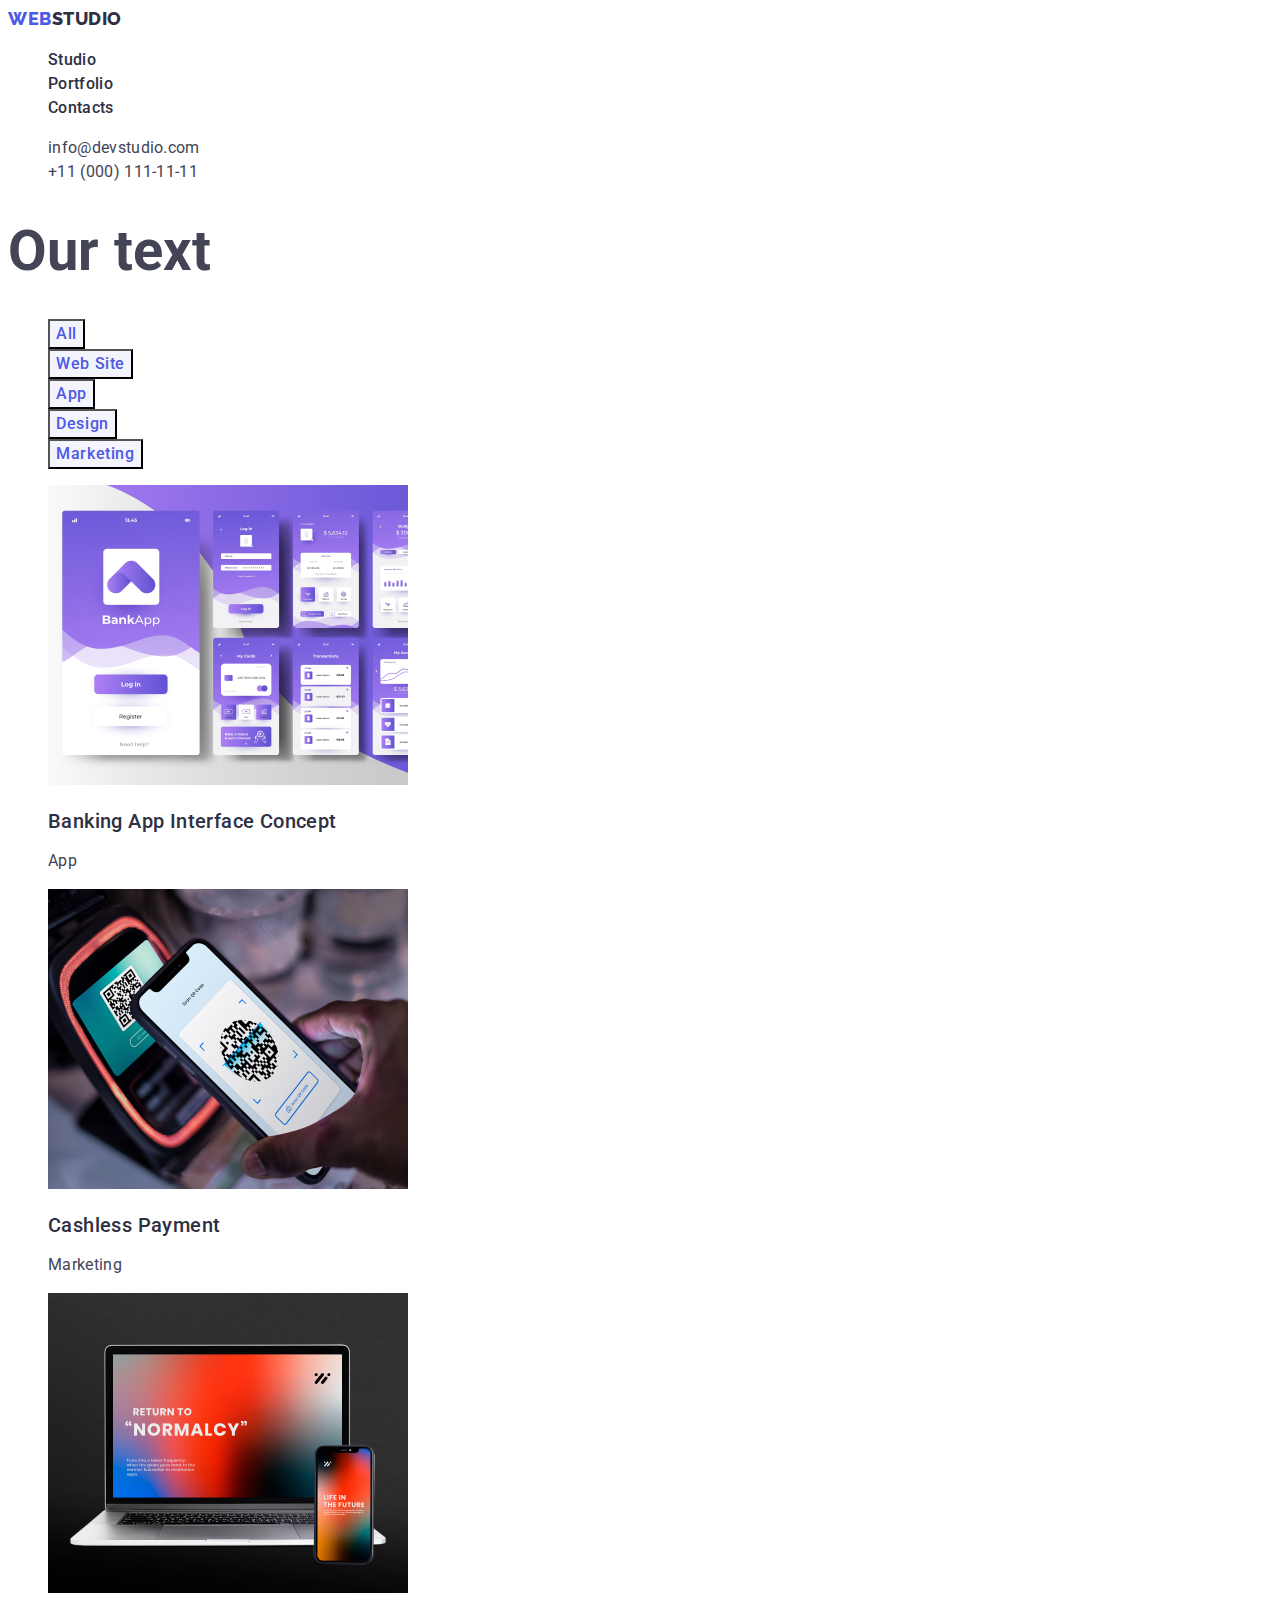
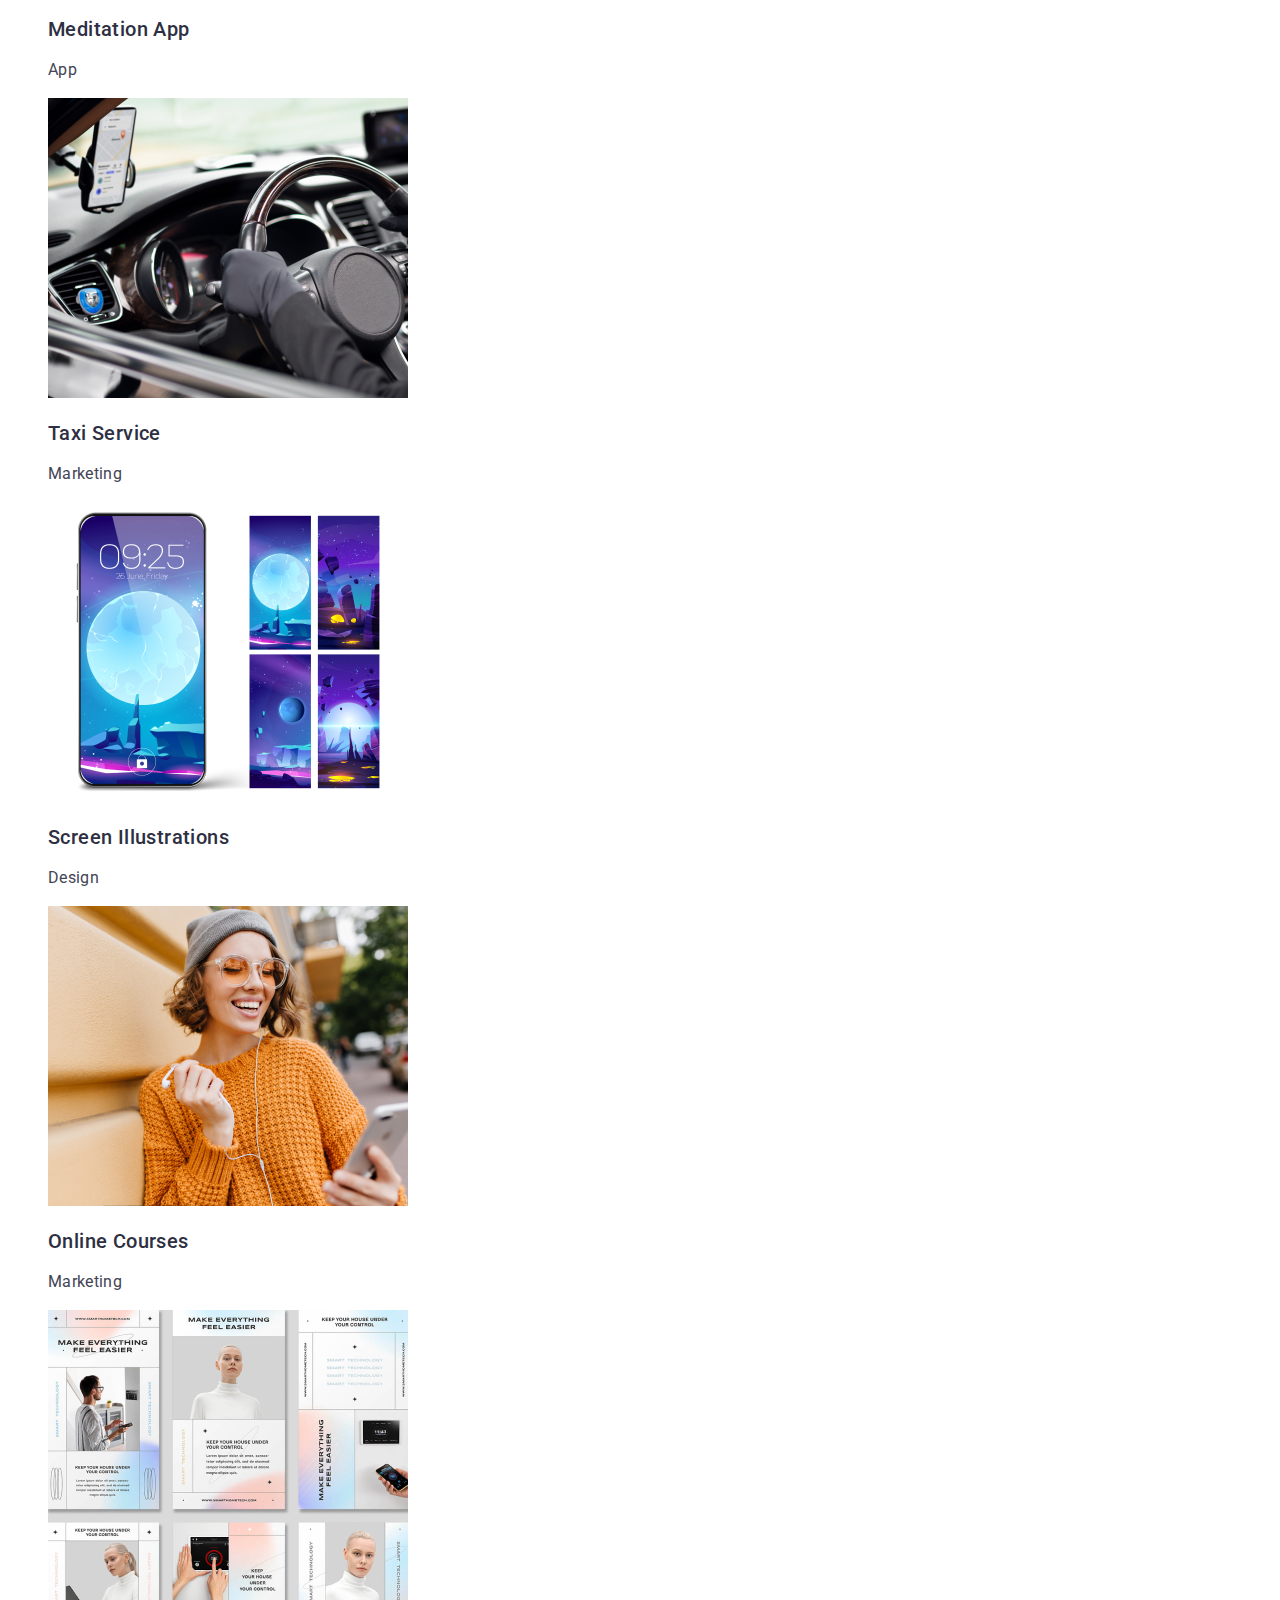
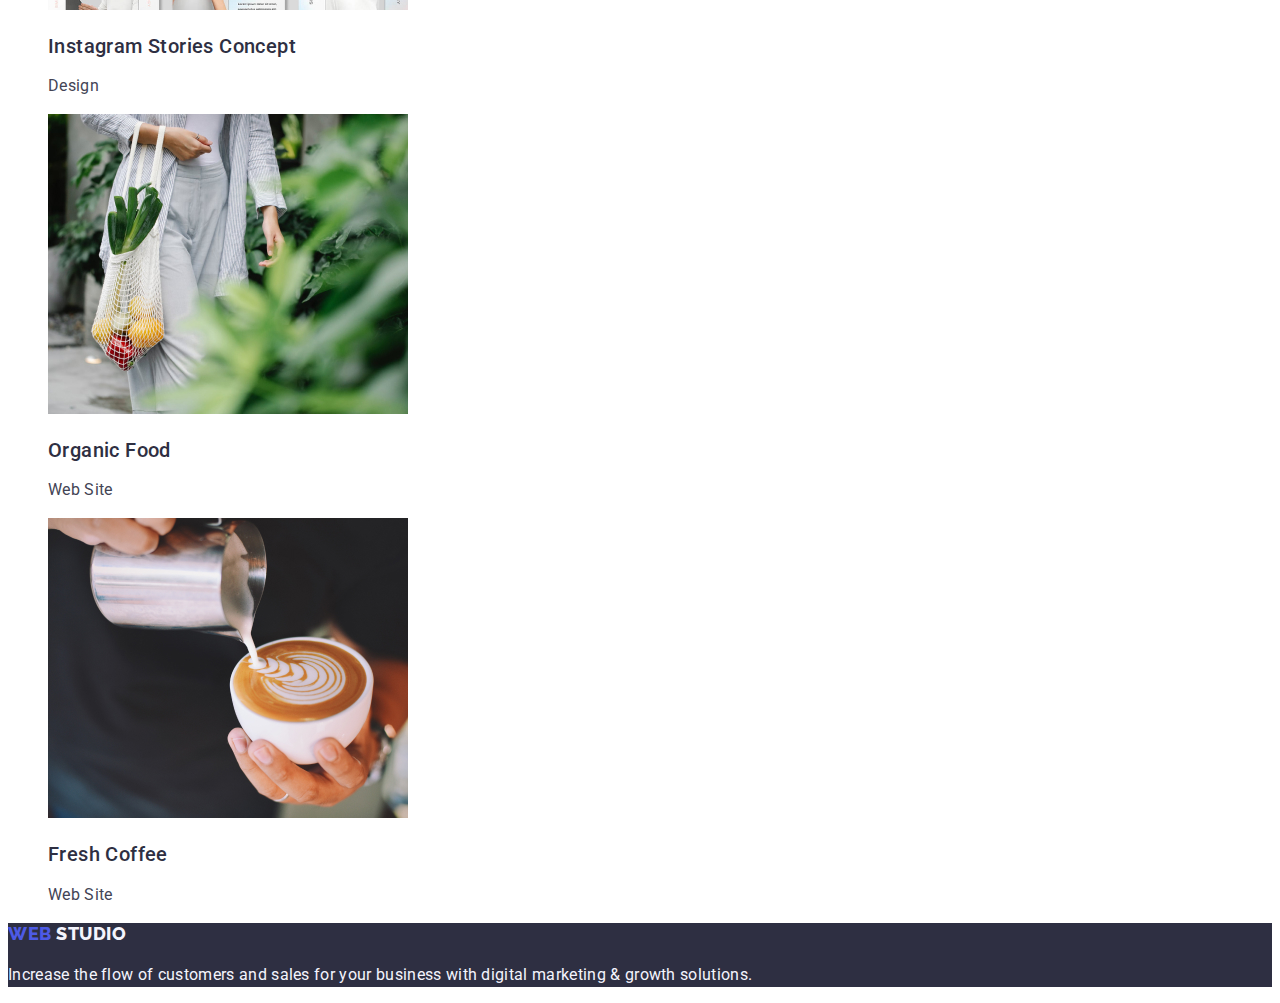
==== portfolio.html @ 978f8203 "Initial commit" ====
<!DOCTYPE html>
<html lang="en">
  <head>
    <meta charset="UTF-8" />
    <meta name="viewport" content="width=device-width, initial-scale=1.0" />
    <link rel="preconnect" href="https://fonts.googleapis.com" />
    <link rel="preconnect" href="https://fonts.gstatic.com" crossorigin />
    <link
      href="https://fonts.googleapis.com/css2?family=Raleway:wght@800&family=Roboto:wght@400;500;700;900&display=swap"
      rel="stylesheet"
    />
    <link href="./css/style.css" rel="stylesheet" />
    <title>Portfolio</title>
  </head>
  <body>
    <header class="header">
      <nav class="list">
        <a class="header-logo link" href="./index.html"
          >Web<span class="hader-logo-web link">Studio</span></a
        >
        <ul class="header-menu-list list">
          <li class="header-menu-item">
            <a class="header-menu-link link" href="./index.html">Studio</a>
          </li>
          <li class="header-menu-item">
            <a class="header-menu-link link" href="./portfolio.html"
              >Portfolio</a
            >
          </li>
          <li class="header-menu-item">
            <a class="header-menu-link link" href="">Contacts</a>
          </li>
        </ul>
      </nav>
      <address class="header-address">
        <ul class="address-menu-list list">
          <li class="address-menu-item">
            <a class="address-menu-link link" href="mailto:info@devstudio.com"
              >info@devstudio.com</a
            >
          </li>
          <li class="address-menu-item">
            <a class="address-menu-link link" href="tel:+110001111111"
              >+11 (000) 111-11-11</a
            >
          </li>
        </ul>
      </address>
    </header>
    <main>
      <section>
        <h1>Our text</h1>
        <ul class="button-list list">
          <li>
            <button class="button-link" type="button">All</button>
          </li>
          <li>
            <button class="button-link" type="button">Web Site</button>
          </li>
          <li>
            <button class="button-link" type="button">App</button>
          </li>
          <li>
            <button class="button-link" type="button">Design</button>
          </li>
          <li>
            <button class="button-link" type="button">Marketing</button>
          </li>
        </ul>
        <ul class="list">
          <li>
            <a class="link" href="">
              <img src="./images/p1.jpg" alt="Interface" width="360" />
              <h2 class="text-item-main">Banking App Interface Concept</h2>
              <p class="text-item-p">App</p></a
            >
          </li>
          <li>
            <a class="link" href="">
              <img src="./images/p2.jpg" alt="QRcode" width="360" />
              <h2 class="text-item-main">Cashless Payment</h2>
              <p class="text-item-p">Marketing</p></a
            >
          </li>
          <li>
            <a class="link" href="">
              <img src="./images/p3.jpg" alt="Meditation" width="360" />

              <h2 class="text-item-main">Meditation App</h2>
              <p class="text-item-p">App</p>
            </a>
          </li>
          <li>
            <a class="link" href="">
              <img src="./images/p4.jpg" alt="car" width="360" />
              <h2 class="text-item-main">Taxi Service</h2>
              <p class="text-item-p">Marketing</p></a
            >
          </li>
          <li>
            <a class="link" href="">
              <img src="./images/p5.jpg" alt="smartphone" width="360" />
              <h2 class="text-item-main">Screen Illustrations</h2>
              <p class="text-item-p">Design</p></a
            >
          </li>
          <li>
            <a class="link" href="">
              <img src="./images/p6.jpg" alt="girl" width="360" />
              <h2 class="text-item-main">Online Courses</h2>
              <p class="text-item-p">Marketing</p></a
            >
          </li>
          <li>
            <a class="link" href="">
              <img src="./images/p7.jpg" alt="Instagram" width="360" />
              <h2 class="text-item-main">Instagram Stories Concept</h2>
              <p class="text-item-p">Design</p></a
            >
          </li>
          <li>
            <a class="link" href="">
              <img src="./images/p8.jpg" alt="Organic Food" width="360" />
              <h2 class="text-item-main">Organic Food</h2>
              <p class="text-item-p">Web Site</p></a
            >
          </li>
          <li>
            <a class="link" href="">
              <img src="./images/p9.jpg" alt="Coffe" width="360" />
              <h2 class="text-item-main">Fresh Coffee</h2>
              <p class="text-item-p">Web Site</p></a
            >
          </li>
        </ul>
      </section>
    </main>
    <footer class="footer">
      <a class="header-logo link" href="./index.html"
        >Web <span class="footer-logo-web link">Studio</span></a
      >
      <p class="footer-text">
        Increase the flow of customers and sales for your business with digital
        marketing & growth solutions.
      </p>
    </footer>
  </body>
</html>
---- css/style.css ----
:root {
  --primary-black-color: #212121;
  --primary-white-color: #ffffff;

  --primary-font: "Roboto", sans-serif;
  --navyblue: #2e2f42;
  --iris: #4d5ae5;
  --cloud: #f4f4fd;
  --cornflower: #e7e9fc;
}
/* Base */
button {
  font-family: "Roboto", sans-serif;
  cursor: pointer;
  font-size: 16px;
  line-height: 1.5;
  font-weight: 500;
  letter-spacing: 0.02em;
}
body {
  /* font-family: 'Raleway', sans-serif; */
  font-family: "Roboto", sans-serif;
  font-weight: 400;
  font-size: 16px;
  letter-spacing: 0.01em;
  line-height: 1.5;
  color: #434455;
  background-color: #ffffff;
}
p {
  font-family: "Roboto", sans-serif;
  font-size: 16px;
  line-height: 1.5;
  letter-spacing: 0.02em;
  color: #434455;
}

.link {
  text-decoration: none;
}
.list {
  list-style-type: none;
  list-style: none;
}
h1 {
  font-family: "Roboto", sans-serif;
  font-weight: 700;
  line-height: 1.07;
  letter-spacing: 2%;
  font-size: 56px;
}
h2 {
  font-family: "Roboto", sans-serif;
  font-size: 36px;
  font-weight: 700;
  letter-spacing: 2%;
}
h3 {
  font-family: "Roboto", sans-serif;
  font-weight: 500;
  line-height: 24px;
  letter-spacing: 2%;
  font-size: 16px;
  color: #2e2f42;
}
a {
  font-family: "Roboto", sans-serif;
  font-size: 12px;
  font-weight: 400;
  line-height: 1.33;
  letter-spacing: 4%;
  text-decoration-line: underline;
}
/* Header */
.header-menu-link:hover,
.header-menu-link:focus {
  color: #404bbf;
}
.header-menu-link {
  font-size: 16px;
  font-weight: 500;
  line-height: 1.5;
  letter-spacing: 0.02em;
  color: #2e2f42;
}

.header-logo {
  font-size: 18px;
  font-family: "Raleway", sans-serif;
  font-weight: 800;
  line-height: 1.17;
  letter-spacing: 0.03em;
  color: #4d5ae5;
  text-transform: uppercase;
}
.hader-logo-web {
  font-size: 18px;
  font-weight: 800;
  line-height: 1.17;
  letter-spacing: 0.03em;
  color: #2e2f42;
  text-transform: uppercase;
}
.header-address {
  font-style: normal;
}
.address-menu-link {
  font-size: 16px;
  line-height: 1.5;
  letter-spacing: 0.02em;
  color: #434455;
}
.address-menu-link:hover,
.address-menu-link:focus {
  color: #404bbf;
}
/* Main */
.section-main {
  background-color: #2e2f42;
}
.section-main-h {
  color: #ffffff;
  text-align: center;
  letter-spacing: 0.02em;
}
.section-main-button:hover,
.section-main-button:focus {
  background-color: #404bbf;
}
.section-main-button {
  color: #ffffff;

  font-weight: 500;
  line-height: 150%;
  letter-spacing: 0.64px;

  background: #4d5ae5;
}
/* Main 2 */
.text {
  font-size: 20px;
  line-height: 1.2;
  letter-spacing: 0.02em;
}
.text-item-main {
  font-size: 20px;
  line-height: 1.2;
  letter-spacing: 0.02em;
  font-weight: 500;
  color: #2e2f42;
}

/* What are we doing */
.work {
  font-size: 36px;
  text-align: center;
  font-weight: 700;
  line-height: 1.11;
  letter-spacing: 0.02em;

  text-transform: capitalize;
  color: #2e2f42;
}
.section-work {
  background-color: #ffffff;
}
/* Our team */
.team {
  background-color: #f4f4fd;
}
.team-main {
  font-size: 36px;
  text-align: center;
  text-transform: capitalize;
  font-weight: 700;
  line-height: 1.11;
  letter-spacing: 0.02em;
  color: #2e2f42;
}
.team-item {
  background-color: #ffffff;
}
/* footer */
.footer {
  background-color: #2e2f42;
}

.footer-logo-web {
  color: #f4f4fd;
  font-size: 18px;
  font-weight: 800;
  line-height: 1.16;
  letter-spacing: 0.03em;
}
.footer-text {
  font-size: 16px;
  line-height: 1.5;
  letter-spacing: 0.02em;
  color: #f4f4fd;
}
/* Portfolio */
.button-link {
  color: #4d5ae5;
  background-color: #f4f4fd;
  font-family: "Roboto", sans-serif;
  font-weight: 500;
  font-size: 16px;
  line-height: 1.5;
  letter-spacing: 0.04em;
  color: #4d5ae5;

  cursor: pointer;
}
.button-link:hover,
.button-link:focus {
  background-color: #404bbf;
  color: #ffffff;}
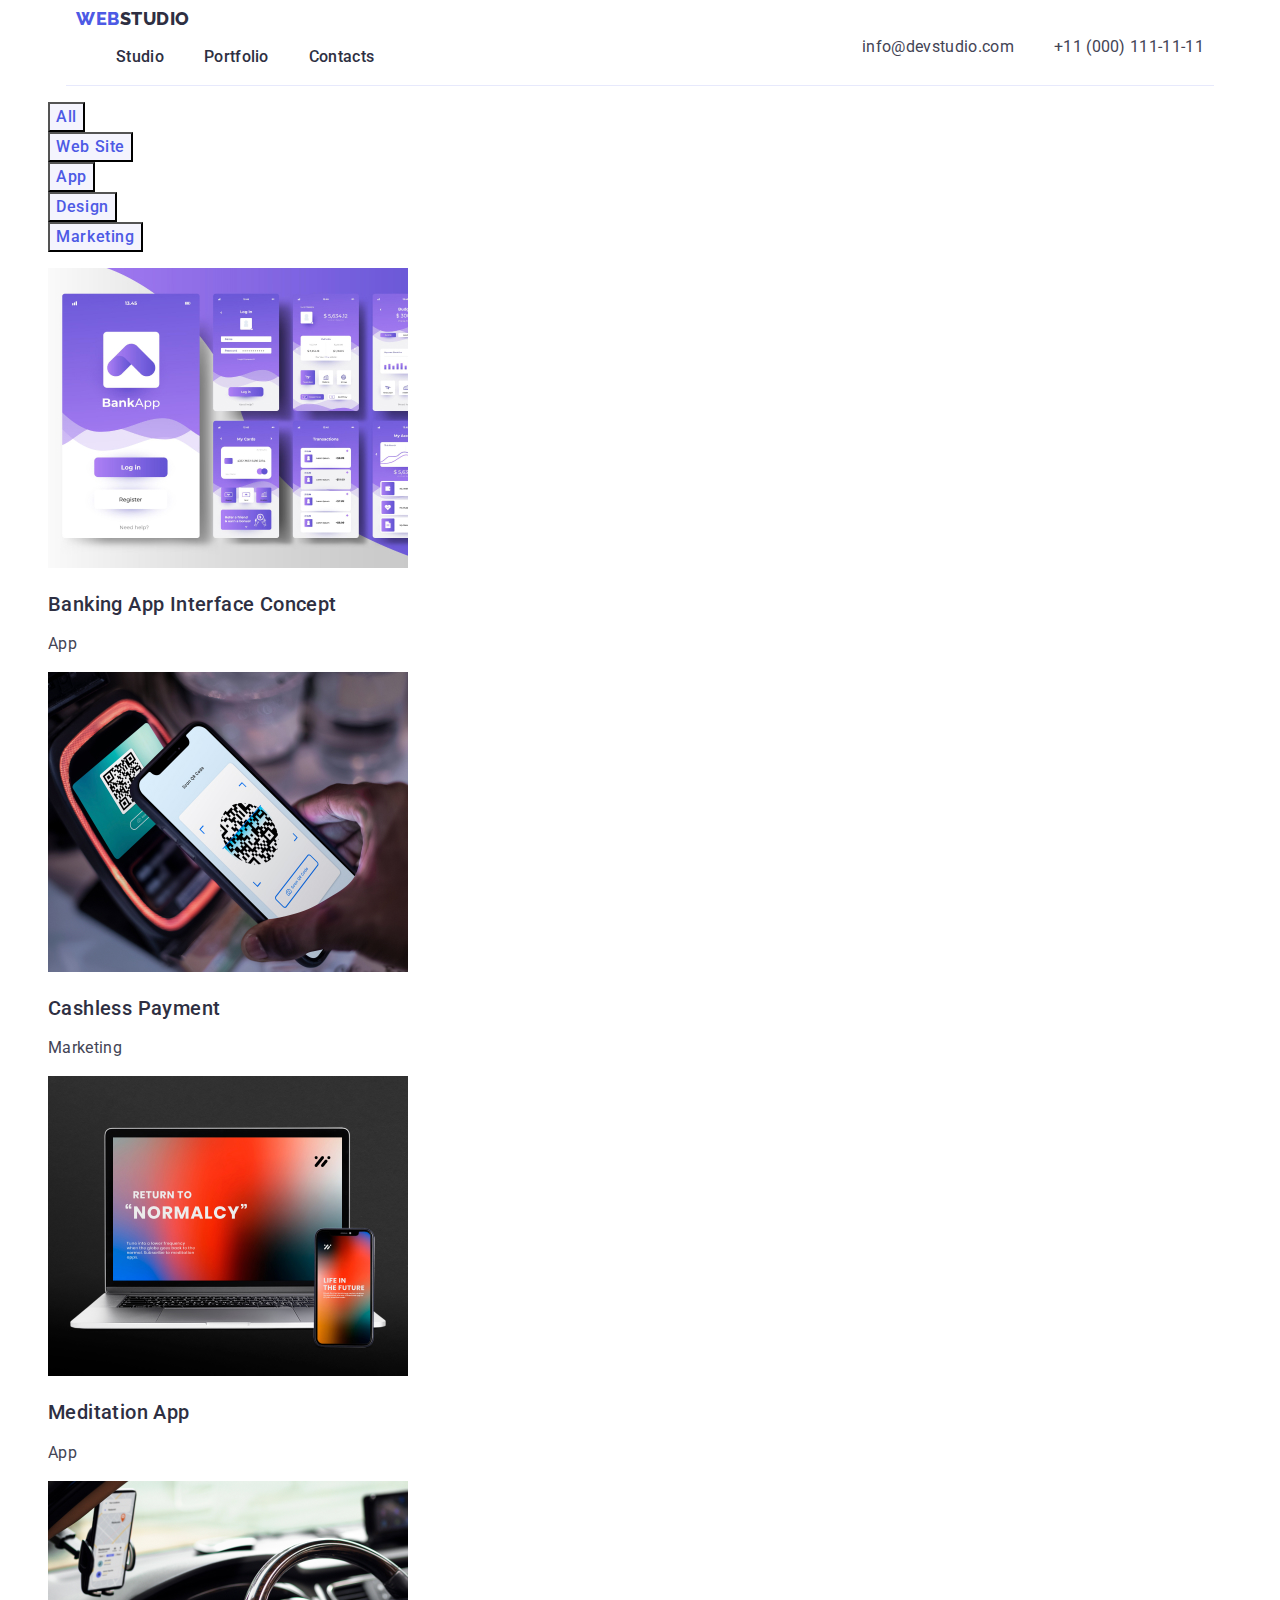
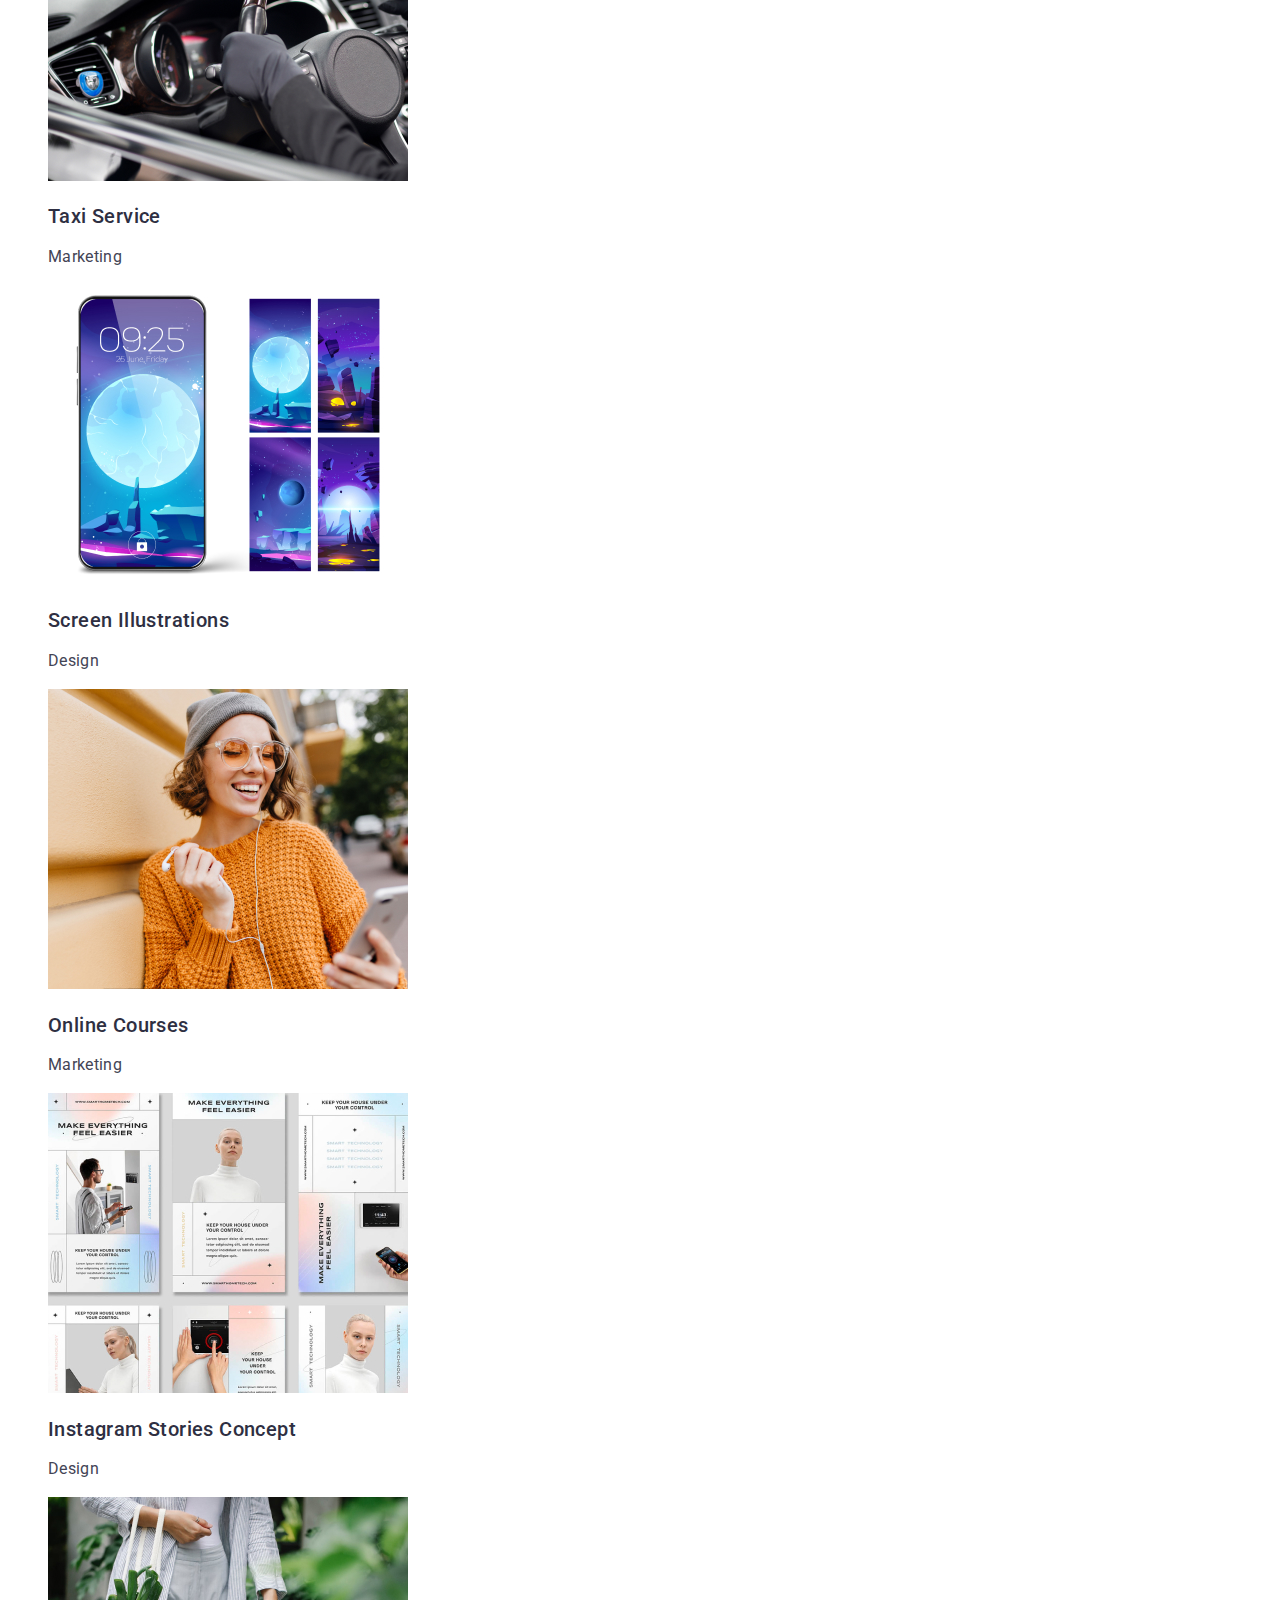
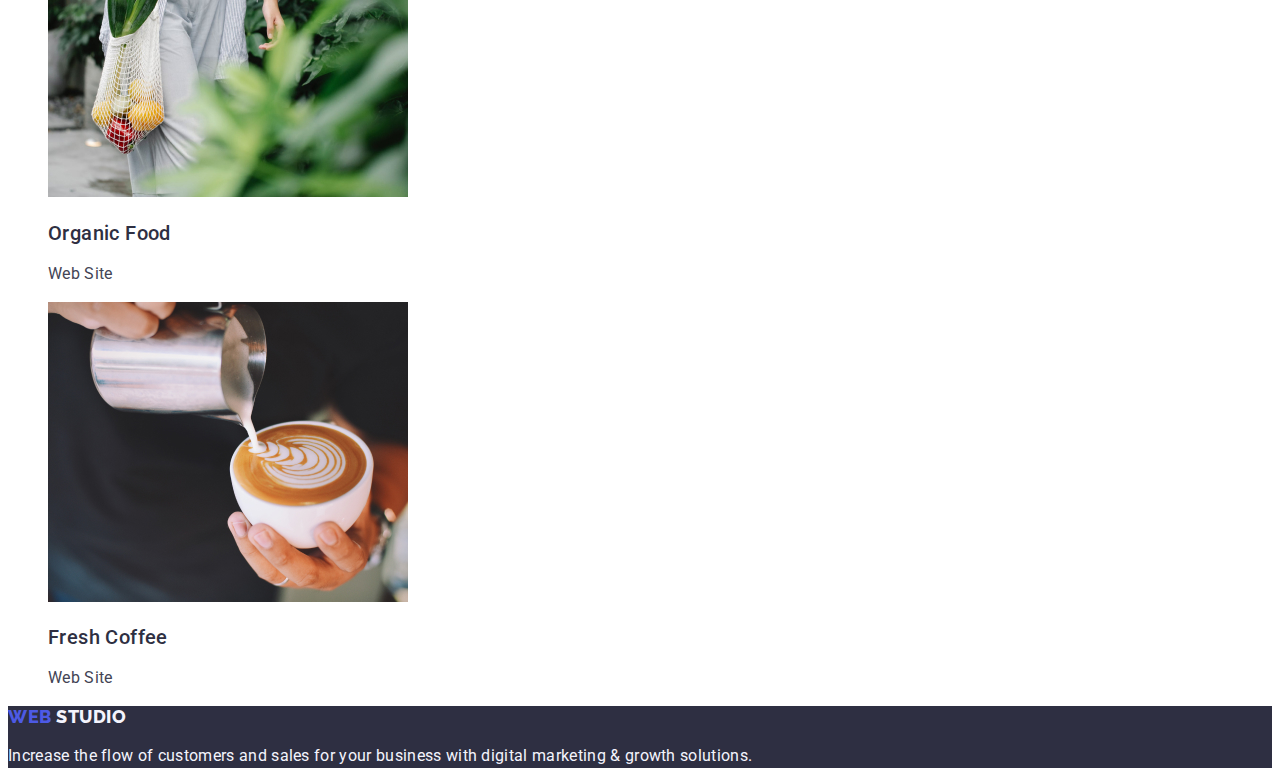
==== commit d140a75d: "up" ====
--- a/portfolio.html
+++ b/portfolio.html
@@ -49,7 +49,7 @@
     </header>
     <main>
       <section>
-        <h1>Our text</h1>
+        <h1 class="visually-hidden">Our text </h1>
         <ul class="button-list list">
           <li>
             <button class="button-link" type="button">All</button>
--- a/css/style.css
+++ b/css/style.css
@@ -8,7 +8,21 @@
   --cloud: #f4f4fd;
   --cornflower: #e7e9fc;
 }
+*,
+*::before,
+*::after{
+    box-sizing:border-box;
+}
 /* Base */
+.container{
+  width: 1158px;
+  margin: 0 auto;
+  padding: 0 15px;
+  
+  
+  
+  
+  }
 button {
   font-family: "Roboto", sans-serif;
   cursor: pointer;
@@ -72,6 +86,24 @@
   text-decoration-line: underline;
 }
 /* Header */
+.header-nav,
+.header-menu-list,
+.address-menu-list{
+  display: flex;
+  justify-content: space-between;
+  align-items: center;
+  gap:40px;
+}
+.header{
+  padding: 0 10px;
+  max-width: 1148px;
+  margin: 0 auto;
+  display: flex;
+  justify-content: space-between;
+  align-items: center;
+  border-bottom: 1px solid var(--cornflower, #E7E9FC);
+background: var(--white, #FFF);
+}
 .header-menu-link:hover,
 .header-menu-link:focus {
   color: #404bbf;
@@ -83,7 +115,16 @@
   letter-spacing: 0.02em;
   color: #2e2f42;
 }
-
+.header-nav{
+  padding: 24 332 24 541;
+  display: flex;
+}
+
+
+.header-menu-list{
+  padding: 24 842 24 347;
+  gap:40px;
+}
 .header-logo {
   font-size: 18px;
   font-family: "Raleway", sans-serif;
@@ -92,6 +133,9 @@
   letter-spacing: 0.03em;
   color: #4d5ae5;
   text-transform: uppercase;
+  display: block;
+  padding: 24 1169 24 156;
+
 }
 .hader-logo-web {
   font-size: 18px;
@@ -118,10 +162,12 @@
 .section-main {
   background-color: #2e2f42;
 }
+
 .section-main-h {
   color: #ffffff;
   text-align: center;
   letter-spacing: 0.02em;
+  padding: 188 472 292 472;
 }
 .section-main-button:hover,
 .section-main-button:focus {
@@ -135,6 +181,10 @@
   letter-spacing: 0.64px;
 
   background: #4d5ae5;
+  display: inline-flex;
+  padding: 16px 32px;
+  align-items: flex-start;
+  gap: 10px;
 }
 /* Main 2 */
 .text {
@@ -199,6 +249,18 @@
   color: #f4f4fd;
 }
 /* Portfolio */
+.visually-hidden{
+  position: absolute;
+width: 1px;
+height: 1px;
+margin: -1px;
+border: 0;
+padding: 0;
+white-space: nowrap;
+clip-path: inset(100%);
+clip: rect(0 0 0 0);
+overflow: hidden;
+}
 .button-link {
   color: #4d5ae5;
   background-color: #f4f4fd;
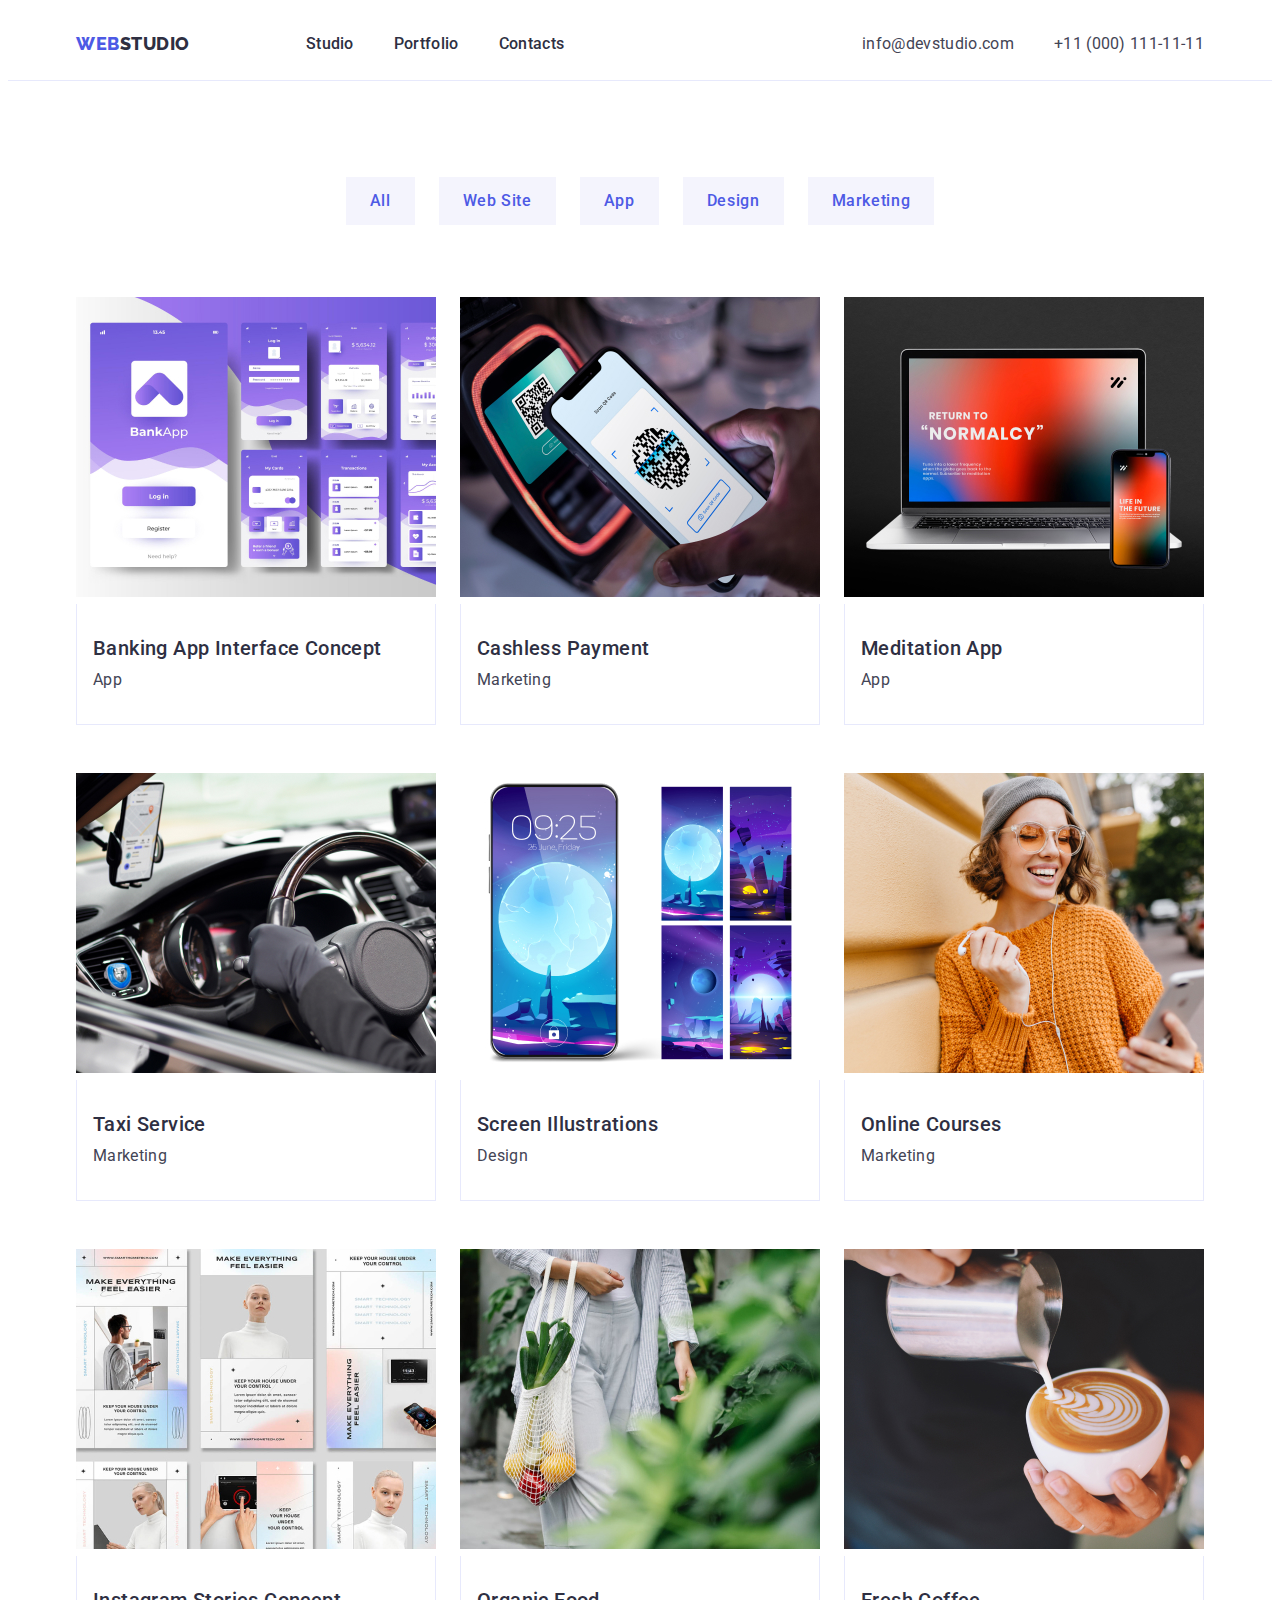
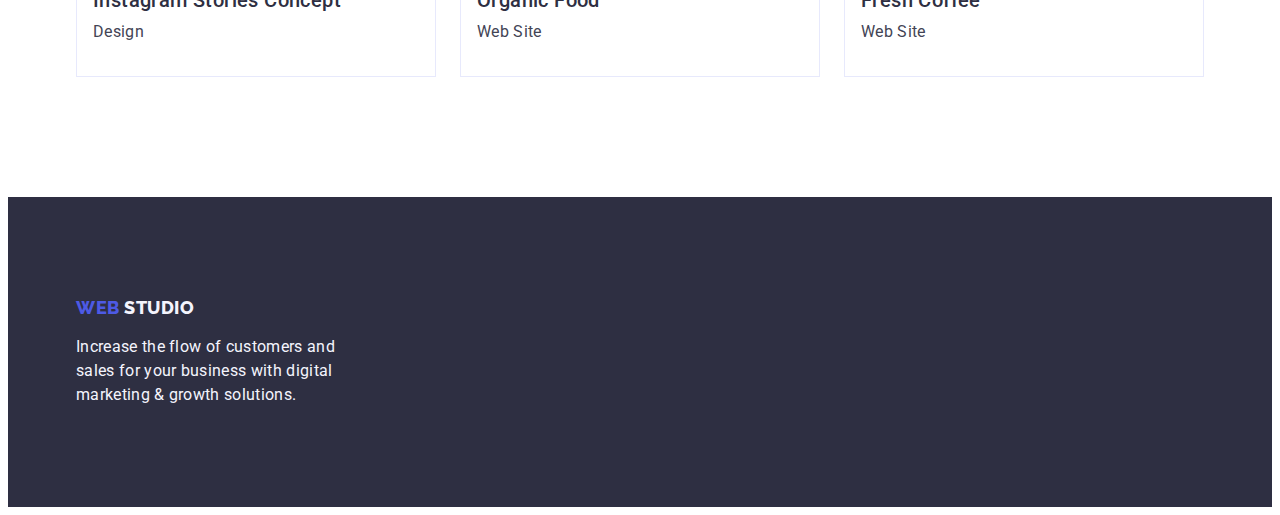
==== commit e35ffb1d: "uppdate" ====
--- a/portfolio.html
+++ b/portfolio.html
@@ -14,135 +14,162 @@
   </head>
   <body>
     <header class="header">
-      <nav class="list">
-        <a class="header-logo link" href="./index.html"
-          >Web<span class="hader-logo-web link">Studio</span></a
-        >
-        <ul class="header-menu-list list">
-          <li class="header-menu-item">
-            <a class="header-menu-link link" href="./index.html">Studio</a>
-          </li>
-          <li class="header-menu-item">
-            <a class="header-menu-link link" href="./portfolio.html"
-              >Portfolio</a
+      <div class="container">
+        <div class="header-wrapper">
+          <nav class="list header-nav">
+            <a class="header-logo link" href="./index.html"
+              >Web<span class="hader-logo-web link">Studio</span></a
             >
-          </li>
-          <li class="header-menu-item">
-            <a class="header-menu-link link" href="">Contacts</a>
-          </li>
-        </ul>
-      </nav>
-      <address class="header-address">
-        <ul class="address-menu-list list">
-          <li class="address-menu-item">
-            <a class="address-menu-link link" href="mailto:info@devstudio.com"
-              >info@devstudio.com</a
-            >
-          </li>
-          <li class="address-menu-item">
-            <a class="address-menu-link link" href="tel:+110001111111"
-              >+11 (000) 111-11-11</a
-            >
-          </li>
-        </ul>
-      </address>
+            <ul class="header-menu-list list">
+              <li class="header-menu-item">
+                <a class="header-menu-link link" href="./index.html">Studio</a>
+              </li>
+              <li class="header-menu-item">
+                <a class="header-menu-link link" href="./portfolio.html"
+                  >Portfolio</a
+                >
+              </li>
+              <li class="header-menu-item">
+                <a class="header-menu-link link" href="">Contacts</a>
+              </li>
+            </ul>
+          </nav>
+          <address class="header-address">
+            <ul class="address-menu-list list">
+              <li class="address-menu-item">
+                <a
+                  class="address-menu-link link"
+                  href="mailto:info@devstudio.com"
+                  >info@devstudio.com</a
+                >
+              </li>
+              <li class="address-menu-item">
+                <a class="address-menu-link link" href="tel:+110001111111"
+                  >+11 (000) 111-11-11</a
+                >
+              </li>
+            </ul>
+          </address>
+        </div>
+      </div>
     </header>
     <main>
-      <section>
-        <h1 class="visually-hidden">Our text </h1>
-        <ul class="button-list list">
-          <li>
-            <button class="button-link" type="button">All</button>
-          </li>
-          <li>
-            <button class="button-link" type="button">Web Site</button>
-          </li>
-          <li>
-            <button class="button-link" type="button">App</button>
-          </li>
-          <li>
-            <button class="button-link" type="button">Design</button>
-          </li>
-          <li>
-            <button class="button-link" type="button">Marketing</button>
-          </li>
-        </ul>
-        <ul class="list">
-          <li>
-            <a class="link" href="">
-              <img src="./images/p1.jpg" alt="Interface" width="360" />
-              <h2 class="text-item-main">Banking App Interface Concept</h2>
-              <p class="text-item-p">App</p></a
-            >
-          </li>
-          <li>
-            <a class="link" href="">
-              <img src="./images/p2.jpg" alt="QRcode" width="360" />
-              <h2 class="text-item-main">Cashless Payment</h2>
-              <p class="text-item-p">Marketing</p></a
-            >
-          </li>
-          <li>
-            <a class="link" href="">
-              <img src="./images/p3.jpg" alt="Meditation" width="360" />
-
-              <h2 class="text-item-main">Meditation App</h2>
-              <p class="text-item-p">App</p>
-            </a>
-          </li>
-          <li>
-            <a class="link" href="">
-              <img src="./images/p4.jpg" alt="car" width="360" />
-              <h2 class="text-item-main">Taxi Service</h2>
-              <p class="text-item-p">Marketing</p></a
-            >
-          </li>
-          <li>
-            <a class="link" href="">
-              <img src="./images/p5.jpg" alt="smartphone" width="360" />
-              <h2 class="text-item-main">Screen Illustrations</h2>
-              <p class="text-item-p">Design</p></a
-            >
-          </li>
-          <li>
-            <a class="link" href="">
-              <img src="./images/p6.jpg" alt="girl" width="360" />
-              <h2 class="text-item-main">Online Courses</h2>
-              <p class="text-item-p">Marketing</p></a
-            >
-          </li>
-          <li>
-            <a class="link" href="">
-              <img src="./images/p7.jpg" alt="Instagram" width="360" />
-              <h2 class="text-item-main">Instagram Stories Concept</h2>
-              <p class="text-item-p">Design</p></a
-            >
-          </li>
-          <li>
-            <a class="link" href="">
-              <img src="./images/p8.jpg" alt="Organic Food" width="360" />
-              <h2 class="text-item-main">Organic Food</h2>
-              <p class="text-item-p">Web Site</p></a
-            >
-          </li>
-          <li>
-            <a class="link" href="">
-              <img src="./images/p9.jpg" alt="Coffe" width="360" />
-              <h2 class="text-item-main">Fresh Coffee</h2>
-              <p class="text-item-p">Web Site</p></a
-            >
-          </li>
-        </ul>
+      <section class="section-portfolio">
+        <div class="container">
+          <h1 class="visually-hidden">Our text</h1>
+          <ul class="button-list list">
+            <li>
+              <button class="button-link" type="button">All</button>
+            </li>
+            <li>
+              <button class="button-link" type="button">Web Site</button>
+            </li>
+            <li>
+              <button class="button-link" type="button">App</button>
+            </li>
+            <li>
+              <button class="button-link" type="button">Design</button>
+            </li>
+            <li>
+              <button class="button-link" type="button">Marketing</button>
+            </li>
+          </ul>
+          <ul class="list portfolio-list">
+            <li class="portfolio-item">
+              <a class="link link-portfolio" href="">
+                <img src="./images/p1.jpg" alt="Interface" width="360" />
+                <div class="text-item-wraper">
+                  <h2 class="text-item-main">Banking App Interface Concept</h2>
+                  <p class="text-item-p">App</p>
+                </div>
+              </a>
+            </li>
+            <li class="portfolio-item">
+              <a class="link" href="">
+                <img src="./images/p2.jpg" alt="QRcode" width="360" />
+                <div class="text-item-wraper">
+                  <h2 class="text-item-main">Cashless Payment</h2>
+                  <p class="text-item-p">Marketing</p>
+                </div></a
+              >
+            </li>
+            <li class="portfolio-item">
+              <a class="link" href="">
+                <img src="./images/p3.jpg" alt="Meditation" width="360" />
+                <div class="text-item-wraper">
+                  <h2 class="text-item-main">Meditation App</h2>
+                  <p class="text-item-p">App</p>
+                </div>
+              </a>
+            </li>
+            <li class="portfolio-item">
+              <a class="link" href="">
+                <img src="./images/p4.jpg" alt="car" width="360" />
+                <div class="text-item-wraper">
+                  <h2 class="text-item-main">Taxi Service</h2>
+                  <p class="text-item-p">Marketing</p>
+                </div></a
+              >
+            </li>
+            <li class="portfolio-item">
+              <a class="link" href="">
+                <img src="./images/p5.jpg" alt="smartphone" width="360" />
+                <div class="text-item-wraper">
+                  <h2 class="text-item-main">Screen Illustrations</h2>
+                  <p class="text-item-p">Design</p>
+                </div></a
+              >
+            </li>
+            <li class="portfolio-item">
+              <a class="link" href="">
+                <img src="./images/p6.jpg" alt="girl" width="360" />
+                <div class="text-item-wraper">
+                  <h2 class="text-item-main">Online Courses</h2>
+                  <p class="text-item-p">Marketing</p>
+                </div></a
+              >
+            </li>
+            <li class="portfolio-item">
+              <a class="link" href="">
+                <img src="./images/p7.jpg" alt="Instagram" width="360" />
+                <div class="text-item-wraper">
+                  <h2 class="text-item-main">Instagram Stories Concept</h2>
+                  <p class="text-item-p">Design</p>
+                </div></a
+              >
+            </li>
+            <li class="portfolio-item">
+              <a class="link" href="">
+                <img src="./images/p8.jpg" alt="Organic Food" width="360" />
+                <div class="text-item-wraper">
+                  <h2 class="text-item-main">Organic Food</h2>
+                  <p class="text-item-p">Web Site</p>
+                </div></a
+              >
+            </li>
+            <li class="portfolio-item">
+              <a class="link" href="">
+                <img src="./images/p9.jpg" alt="Coffe" width="360" />
+                <div class="text-item-wraper">
+                  <h2 class="text-item-main">Fresh Coffee</h2>
+                  <p class="text-item-p">Web Site</p>
+                </div></a
+              >
+            </li>
+          </ul>
+        </div>
       </section>
     </main>
     <footer class="footer">
-      <a class="header-logo link" href="./index.html"
-        >Web <span class="footer-logo-web link">Studio</span></a
-      >
-      <p class="footer-text">
-        Increase the flow of customers and sales for your business with digital
-        marketing & growth solutions.
-      </p>
+      <div class="container">
+        <a class="header-logo footer-logo link" href="./index.html">
+          Web<span class="footer-logo-web link"> Studio</span></a
+        >
+        <p class="footer-text">
+          Increase the flow of customers and sales for your business with
+          digital marketing & growth solutions.
+        </p>
+      </div>
     </footer>
   </body>
 </html>
--- a/css/style.css
+++ b/css/style.css
@@ -10,19 +10,29 @@
 }
 *,
 *::before,
-*::after{
-    box-sizing:border-box;
+*::after {
+  box-sizing: border-box;
 }
 /* Base */
-.container{
+
+h1,
+h2,
+h3,
+h4,
+h5,
+h6,
+p,
+ul {
+  margin: 0;
+}
+ul {
+  padding: 0;
+}
+.container {
   width: 1158px;
   margin: 0 auto;
   padding: 0 15px;
-  
-  
-  
-  
-  }
+}
 button {
   font-family: "Roboto", sans-serif;
   cursor: pointer;
@@ -30,6 +40,7 @@
   line-height: 1.5;
   font-weight: 500;
   letter-spacing: 0.02em;
+  border: none;
 }
 body {
   /* font-family: 'Raleway', sans-serif; */
@@ -47,6 +58,8 @@
   line-height: 1.5;
   letter-spacing: 0.02em;
   color: #434455;
+  margin-block-start: 0 !important;
+  margin-block-end: 0 !important;
 }
 
 .link {
@@ -86,23 +99,25 @@
   text-decoration-line: underline;
 }
 /* Header */
+.header-logo {
+  margin-right: 76px;
+}
 .header-nav,
 .header-menu-list,
-.address-menu-list{
+.address-menu-list,
+.header-wrapper {
   display: flex;
   justify-content: space-between;
   align-items: center;
-  gap:40px;
-}
-.header{
-  padding: 0 10px;
-  max-width: 1148px;
-  margin: 0 auto;
+  gap: 40px;
+}
+.header {
+  padding: 24px 0;
   display: flex;
   justify-content: space-between;
   align-items: center;
-  border-bottom: 1px solid var(--cornflower, #E7E9FC);
-background: var(--white, #FFF);
+  border-bottom: 1px solid var(--cornflower, #e7e9fc);
+  background: var(--white, #fff);
 }
 .header-menu-link:hover,
 .header-menu-link:focus {
@@ -115,16 +130,7 @@
   letter-spacing: 0.02em;
   color: #2e2f42;
 }
-.header-nav{
-  padding: 24 332 24 541;
-  display: flex;
-}
-
-
-.header-menu-list{
-  padding: 24 842 24 347;
-  gap:40px;
-}
+
 .header-logo {
   font-size: 18px;
   font-family: "Raleway", sans-serif;
@@ -134,8 +140,6 @@
   color: #4d5ae5;
   text-transform: uppercase;
   display: block;
-  padding: 24 1169 24 156;
-
 }
 .hader-logo-web {
   font-size: 18px;
@@ -162,12 +166,20 @@
 .section-main {
   background-color: #2e2f42;
 }
-
+.section-main-wrapper {
+  height: 600px;
+  display: flex;
+  justify-content: center;
+  align-items: center;
+  margin: auto 0;
+  flex-direction: column;
+}
 .section-main-h {
   color: #ffffff;
   text-align: center;
   letter-spacing: 0.02em;
-  padding: 188 472 292 472;
+  max-width: 496px;
+  margin-bottom: 48px;
 }
 .section-main-button:hover,
 .section-main-button:focus {
@@ -187,6 +199,15 @@
   gap: 10px;
 }
 /* Main 2 */
+.section-main-second {
+  padding: 120px 0;
+}
+.text-list {
+  display: flex;
+  justify-content: start;
+  align-items: baseline;
+  gap: 24px;
+}
 .text {
   font-size: 20px;
   line-height: 1.2;
@@ -198,25 +219,43 @@
   letter-spacing: 0.02em;
   font-weight: 500;
   color: #2e2f42;
+  margin-bottom: 8px;
 }
 
 /* What are we doing */
+.work-list {
+  display: flex;
+  gap: 24px;
+}
 .work {
   font-size: 36px;
   text-align: center;
   font-weight: 700;
   line-height: 1.11;
   letter-spacing: 0.02em;
-
+  margin-bottom: 72px;
   text-transform: capitalize;
   color: #2e2f42;
 }
 .section-work {
   background-color: #ffffff;
+  padding-bottom: 120px;
 }
 /* Our team */
 .team {
   background-color: #f4f4fd;
+  padding: 120px 0;
+}
+.team-item img {
+  margin-bottom: 32px;
+}
+.text-item-main {
+  margin-bottom: 8px;
+}
+
+.team-list {
+  display: flex;
+  gap: 24px;
 }
 .team-main {
   font-size: 36px;
@@ -226,13 +265,21 @@
   line-height: 1.11;
   letter-spacing: 0.02em;
   color: #2e2f42;
+  margin-bottom: 72px;
 }
 .team-item {
   background-color: #ffffff;
+  padding-bottom: 32px;
+  text-align: center;
 }
 /* footer */
 .footer {
   background-color: #2e2f42;
+  padding: 100px 0;
+}
+.footer-logo {
+  margin-bottom: 16px;
+  margin-right: 0;
 }
 
 .footer-logo-web {
@@ -247,19 +294,20 @@
   line-height: 1.5;
   letter-spacing: 0.02em;
   color: #f4f4fd;
+  max-width: 264px;
 }
 /* Portfolio */
-.visually-hidden{
+.visually-hidden {
   position: absolute;
-width: 1px;
-height: 1px;
-margin: -1px;
-border: 0;
-padding: 0;
-white-space: nowrap;
-clip-path: inset(100%);
-clip: rect(0 0 0 0);
-overflow: hidden;
+  width: 1px;
+  height: 1px;
+  margin: -1px;
+  border: 0;
+  padding: 0;
+  white-space: nowrap;
+  clip-path: inset(100%);
+  clip: rect(0 0 0 0);
+  overflow: hidden;
 }
 .button-link {
   color: #4d5ae5;
@@ -270,10 +318,38 @@
   line-height: 1.5;
   letter-spacing: 0.04em;
   color: #4d5ae5;
-
+  padding: 12px 24px;
   cursor: pointer;
 }
 .button-link:hover,
 .button-link:focus {
   background-color: #404bbf;
-  color: #ffffff;}
+  color: #ffffff;
+}
+.section-portfolio {
+padding: 96px 0 120px;
+}
+.button-list {
+  display: flex;
+  justify-content: center;
+  align-items: center;
+  gap: 24px;
+  margin-bottom: 72px;
+}
+.portfolio-list {
+  display: flex;
+  justify-content: space-between;
+  gap: 48px 24px;
+  align-items: center;
+  flex-wrap: wrap;
+}
+.portfolio-item {
+  padding-bottom: 0;
+}
+.text-item-wraper {
+  border-right: 1px solid var(--cornflower, #e7e9fc);
+  border-left: 1px solid var(--cornflower, #e7e9fc);
+  border-bottom: 1px solid var(--cornflower, #e7e9fc);
+  gap: 8px;
+  padding: 32px 16px;
+}
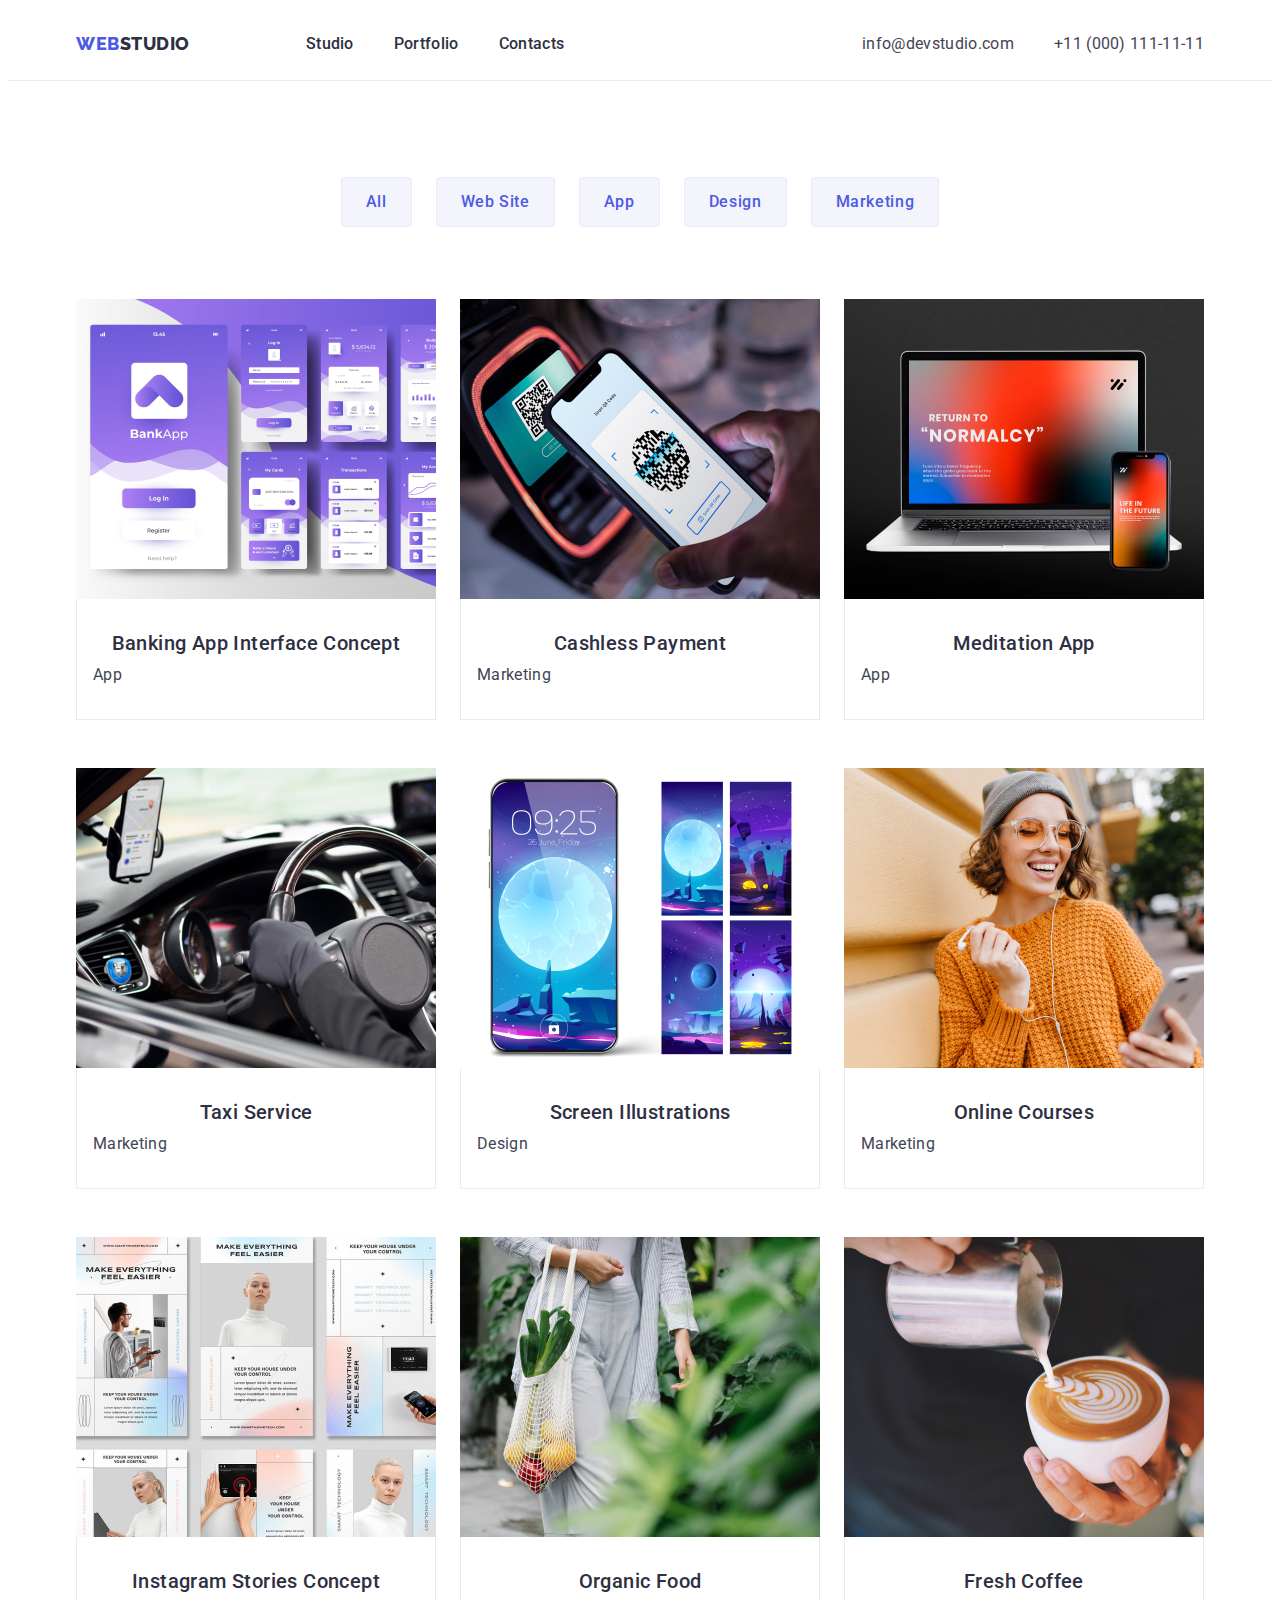
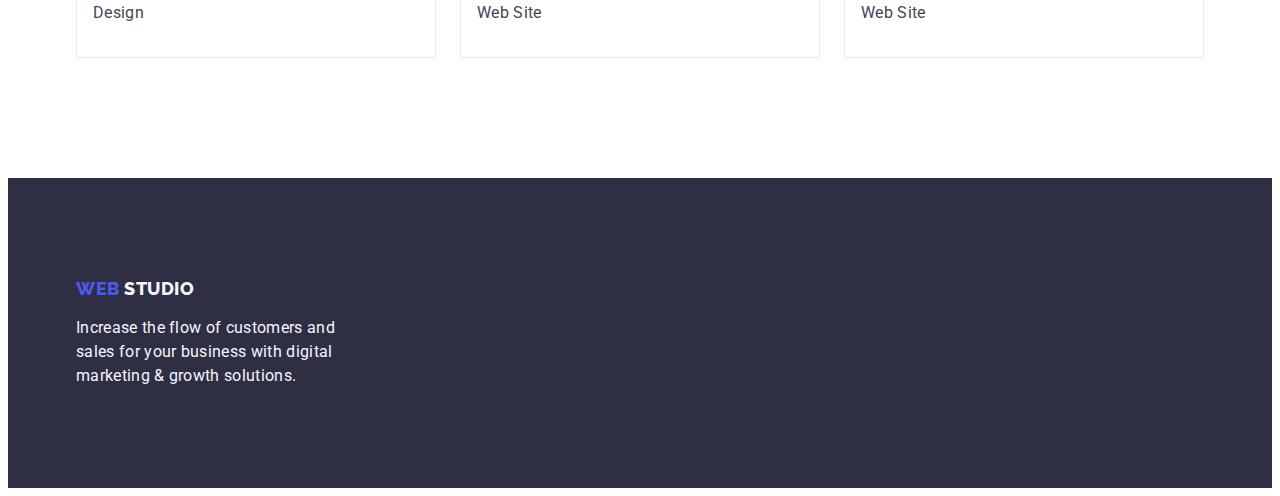
==== commit fe36f548: "uppdate2" ====
--- a/portfolio.html
+++ b/portfolio.html
@@ -8,6 +8,13 @@
     <link
       href="https://fonts.googleapis.com/css2?family=Raleway:wght@800&family=Roboto:wght@400;500;700;900&display=swap"
       rel="stylesheet"
+    />
+    <link
+      rel="stylesheet"
+      href="https://cdnjs.cloudflare.com/ajax/libs/modern-normalize/2.0.0/modern-normalize.min.css"
+      integrity="sha512-4xo8blKMVCiXpTaLzQSLSw3KFOVPWhm/TRtuPVc4WG6kUgjH6J03IBuG7JZPkcWMxJ5huwaBpOpnwYElP/m6wg=="
+      crossorigin="anonymous"
+      referrerpolicy="no-referrer"
     />
     <link href="./css/style.css" rel="stylesheet" />
     <title>Portfolio</title>
--- a/css/style.css
+++ b/css/style.css
@@ -14,7 +14,9 @@
   box-sizing: border-box;
 }
 /* Base */
-
+img{
+  display: block;
+}
 h1,
 h2,
 h3,
@@ -102,9 +104,24 @@
 .header-logo {
   margin-right: 76px;
 }
-.header-nav,
-.header-menu-list,
-.address-menu-list,
+.header-nav{
+  display: flex;
+  justify-content: space-between;
+  align-items: center;
+  gap: 40px;
+}
+.header-menu-list{
+  display: flex;
+  justify-content: space-between;
+  align-items: center;
+  gap: 40px;
+}
+.address-menu-list{
+  display: flex;
+  justify-content: space-between;
+  align-items: center;
+  gap: 40px;
+}
 .header-wrapper {
   display: flex;
   justify-content: space-between;
@@ -165,9 +182,10 @@
 /* Main */
 .section-main {
   background-color: #2e2f42;
+  padding: 188px 0;
 }
 .section-main-wrapper {
-  height: 600px;
+
   display: flex;
   justify-content: center;
   align-items: center;
@@ -206,6 +224,7 @@
   display: flex;
   justify-content: start;
   align-items: baseline;
+  flex-basis: calc((100% - 72px) / 4);
   gap: 24px;
 }
 .text {
@@ -227,6 +246,7 @@
   display: flex;
   gap: 24px;
 }
+
 .work {
   font-size: 36px;
   text-align: center;
@@ -246,11 +266,10 @@
   background-color: #f4f4fd;
   padding: 120px 0;
 }
-.team-item img {
-  margin-bottom: 32px;
-}
+
 .text-item-main {
   margin-bottom: 8px;
+  text-align: center; 
 }
 
 .team-list {
@@ -269,8 +288,12 @@
 }
 .team-item {
   background-color: #ffffff;
-  padding-bottom: 32px;
+
   text-align: center;
+  border-radius: 0px 0px 4px 4px;
+}
+.team-item-inner{
+  padding: 32px 0;
 }
 /* footer */
 .footer {
@@ -280,6 +303,7 @@
 .footer-logo {
   margin-bottom: 16px;
   margin-right: 0;
+  display: inline-block;
 }
 
 .footer-logo-web {
@@ -320,11 +344,15 @@
   color: #4d5ae5;
   padding: 12px 24px;
   cursor: pointer;
+  border-radius: 4px;
+border: 1px solid var(--cornflower, #E7E9FC);
+background: var(--cloud, #F4F4FD);
 }
 .button-link:hover,
 .button-link:focus {
   background-color: #404bbf;
   color: #ffffff;
+  border: 1px solid transparent;
 }
 .section-portfolio {
 padding: 96px 0 120px;
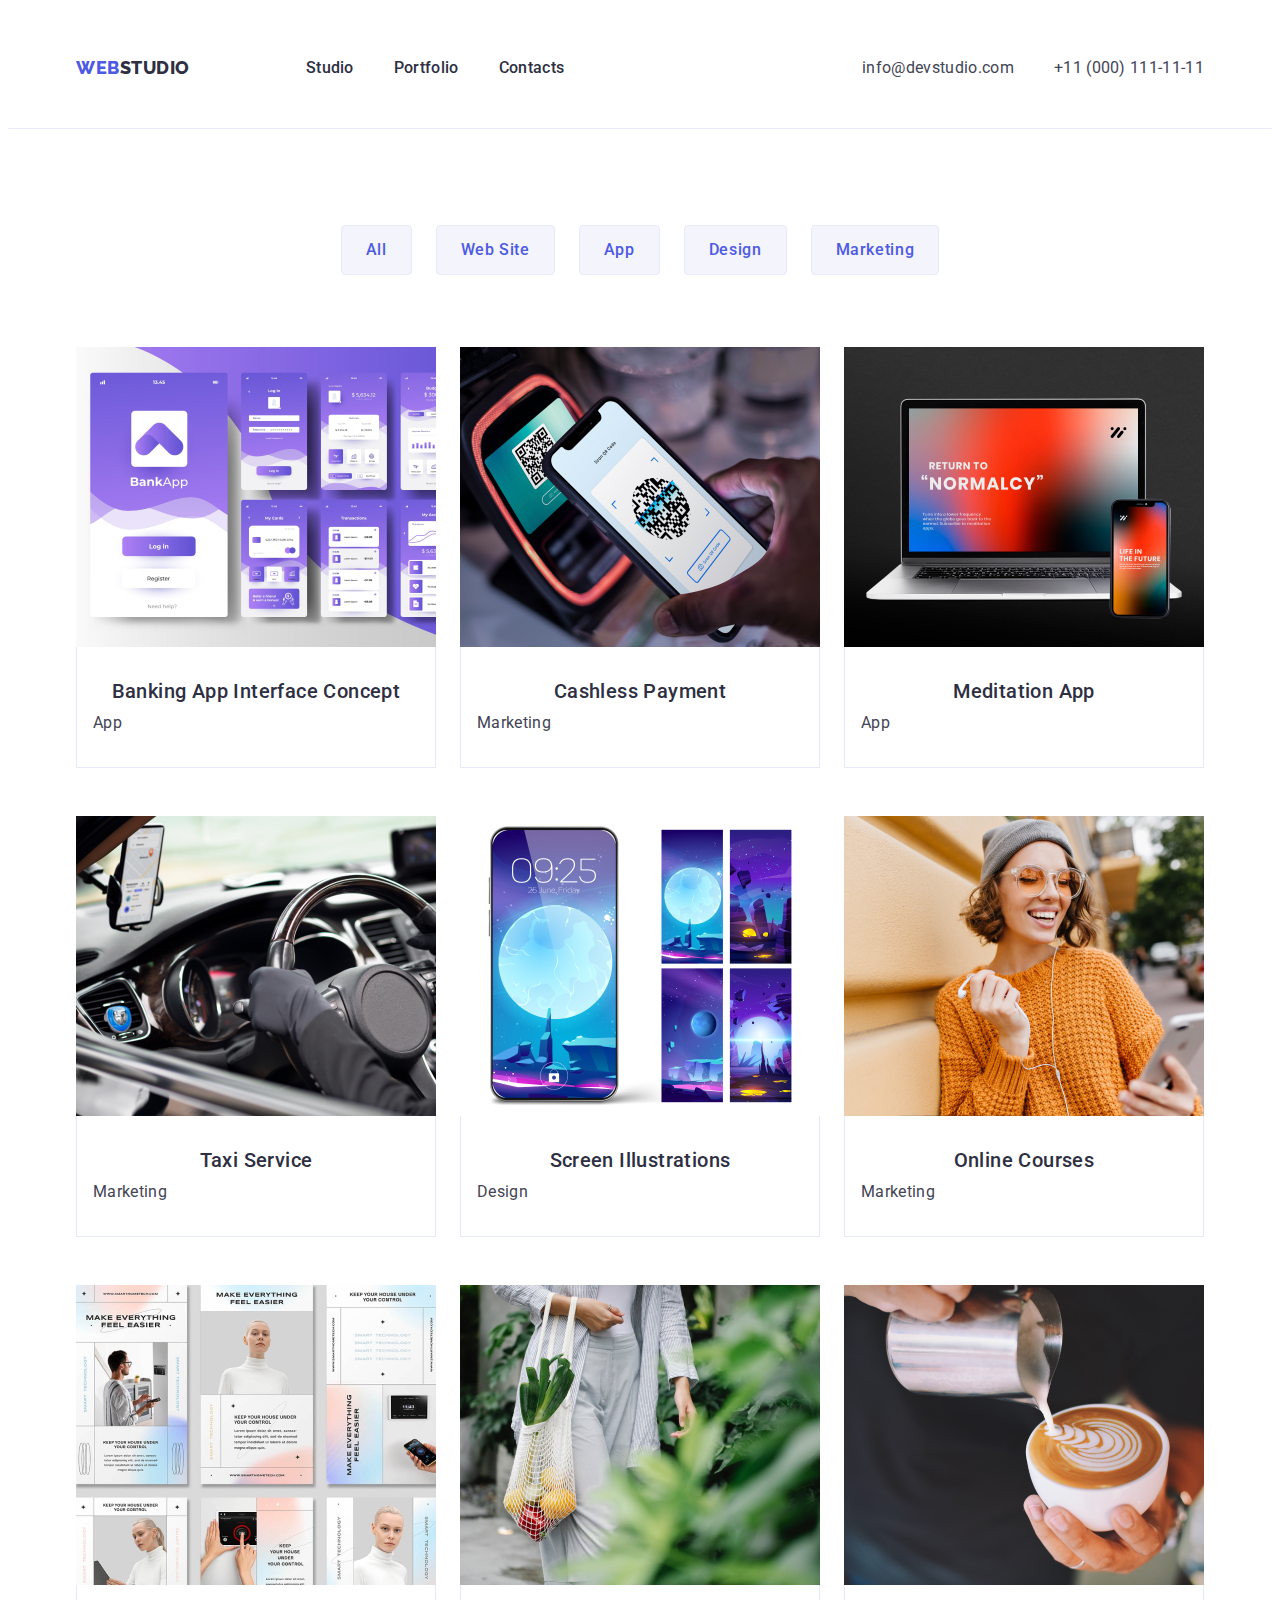
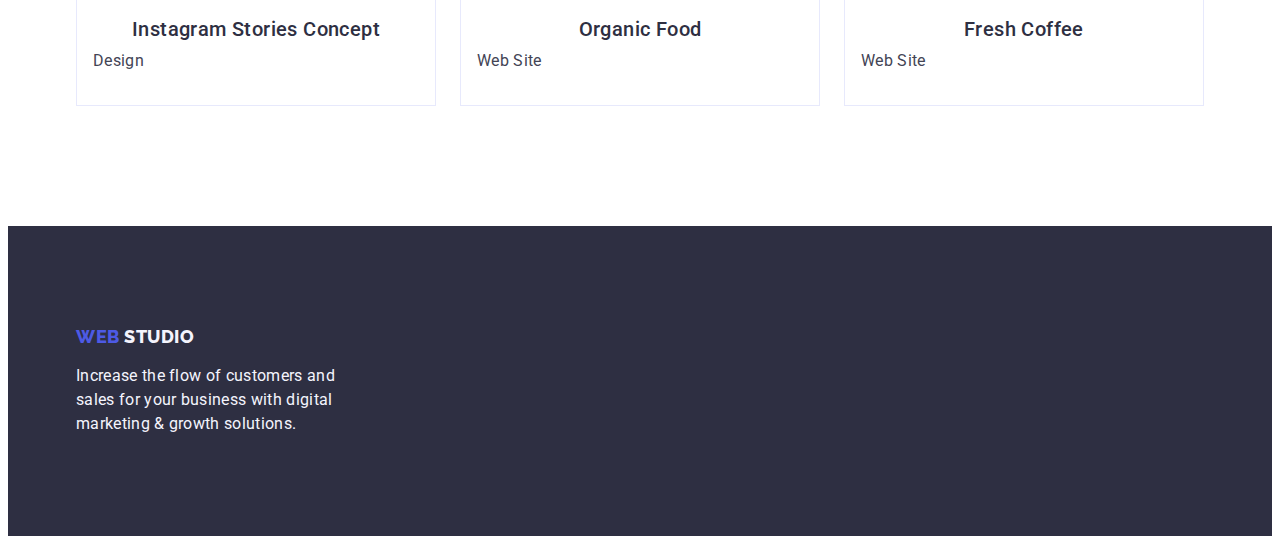
==== commit 411f49a6: "uppnikitta" ====
--- a/portfolio.html
+++ b/portfolio.html
@@ -21,43 +21,39 @@
   </head>
   <body>
     <header class="header">
-      <div class="container">
-        <div class="header-wrapper">
-          <nav class="list header-nav">
-            <a class="header-logo link" href="./index.html"
-              >Web<span class="hader-logo-web link">Studio</span></a
-            >
-            <ul class="header-menu-list list">
-              <li class="header-menu-item">
-                <a class="header-menu-link link" href="./index.html">Studio</a>
-              </li>
-              <li class="header-menu-item">
-                <a class="header-menu-link link" href="./portfolio.html"
-                  >Portfolio</a
-                >
-              </li>
-              <li class="header-menu-item">
-                <a class="header-menu-link link" href="">Contacts</a>
-              </li>
-            </ul>
-          </nav>
-          <address class="header-address">
-            <ul class="address-menu-list list">
-              <li class="address-menu-item">
-                <a
-                  class="address-menu-link link"
-                  href="mailto:info@devstudio.com"
-                  >info@devstudio.com</a
-                >
-              </li>
-              <li class="address-menu-item">
-                <a class="address-menu-link link" href="tel:+110001111111"
-                  >+11 (000) 111-11-11</a
-                >
-              </li>
-            </ul>
-          </address>
-        </div>
+      <div class="header-container container">
+        <nav class="list header-nav">
+          <a class="header-logo link" href="./index.html"
+            >Web<span class="hader-logo-web link">Studio</span></a
+          >
+          <ul class="header-menu-list list">
+            <li class="header-menu-item">
+              <a class="header-menu-link link" href="./index.html">Studio</a>
+            </li>
+            <li class="header-menu-item">
+              <a class="header-menu-link link" href="./portfolio.html"
+                >Portfolio</a
+              >
+            </li>
+            <li class="header-menu-item">
+              <a class="header-menu-link link" href="">Contacts</a>
+            </li>
+          </ul>
+        </nav>
+        <address class="header-address">
+          <ul class="address-menu-list list">
+            <li class="address-menu-item">
+              <a class="address-menu-link link" href="mailto:info@devstudio.com"
+                >info@devstudio.com</a
+              >
+            </li>
+            <li class="address-menu-item">
+              <a class="address-menu-link link" href="tel:+110001111111"
+                >+11 (000) 111-11-11</a
+              >
+            </li>
+          </ul>
+        </address>
       </div>
     </header>
     <main>
--- a/css/style.css
+++ b/css/style.css
@@ -14,7 +14,7 @@
   box-sizing: border-box;
 }
 /* Base */
-img{
+img {
   display: block;
 }
 h1,
@@ -35,6 +35,22 @@
   margin: 0 auto;
   padding: 0 15px;
 }
+.main-container {
+  display: flex;
+  justify-content: center;
+  align-items: center;
+
+  flex-direction: column;
+}
+.header-container {
+  width: 1158px;
+  margin: 0 auto;
+  padding: 0 15px;
+  display: flex;
+  justify-content: space-between;
+  align-items: center;
+  gap: 40px;
+}
 button {
   font-family: "Roboto", sans-serif;
   cursor: pointer;
@@ -101,22 +117,25 @@
   text-decoration-line: underline;
 }
 /* Header */
+.header-menu-item {
+  padding: 24px 0;
+}
 .header-logo {
   margin-right: 76px;
 }
-.header-nav{
-  display: flex;
-  justify-content: space-between;
-  align-items: center;
-  gap: 40px;
-}
-.header-menu-list{
-  display: flex;
-  justify-content: space-between;
-  align-items: center;
-  gap: 40px;
-}
-.address-menu-list{
+.header-nav {
+  display: flex;
+  justify-content: space-between;
+  align-items: center;
+  gap: 40px;
+}
+.header-menu-list {
+  display: flex;
+  justify-content: space-between;
+  align-items: center;
+  gap: 40px;
+}
+.address-menu-list {
   display: flex;
   justify-content: space-between;
   align-items: center;
@@ -184,14 +203,7 @@
   background-color: #2e2f42;
   padding: 188px 0;
 }
-.section-main-wrapper {
-
-  display: flex;
-  justify-content: center;
-  align-items: center;
-  margin: auto 0;
-  flex-direction: column;
-}
+
 .section-main-h {
   color: #ffffff;
   text-align: center;
@@ -232,6 +244,9 @@
   line-height: 1.2;
   letter-spacing: 0.02em;
 }
+.text-item {
+  flex-basis: calc((100% - 72px) / 4);
+}
 .text-item-main {
   font-size: 20px;
   line-height: 1.2;
@@ -269,7 +284,7 @@
 
 .text-item-main {
   margin-bottom: 8px;
-  text-align: center; 
+  text-align: center;
 }
 
 .team-list {
@@ -292,7 +307,7 @@
   text-align: center;
   border-radius: 0px 0px 4px 4px;
 }
-.team-item-inner{
+.team-item-inner {
   padding: 32px 0;
 }
 /* footer */
@@ -345,8 +360,8 @@
   padding: 12px 24px;
   cursor: pointer;
   border-radius: 4px;
-border: 1px solid var(--cornflower, #E7E9FC);
-background: var(--cloud, #F4F4FD);
+  border: 1px solid var(--cornflower, #e7e9fc);
+  background: var(--cloud, #f4f4fd);
 }
 .button-link:hover,
 .button-link:focus {
@@ -355,7 +370,7 @@
   border: 1px solid transparent;
 }
 .section-portfolio {
-padding: 96px 0 120px;
+  padding: 96px 0 120px;
 }
 .button-list {
   display: flex;
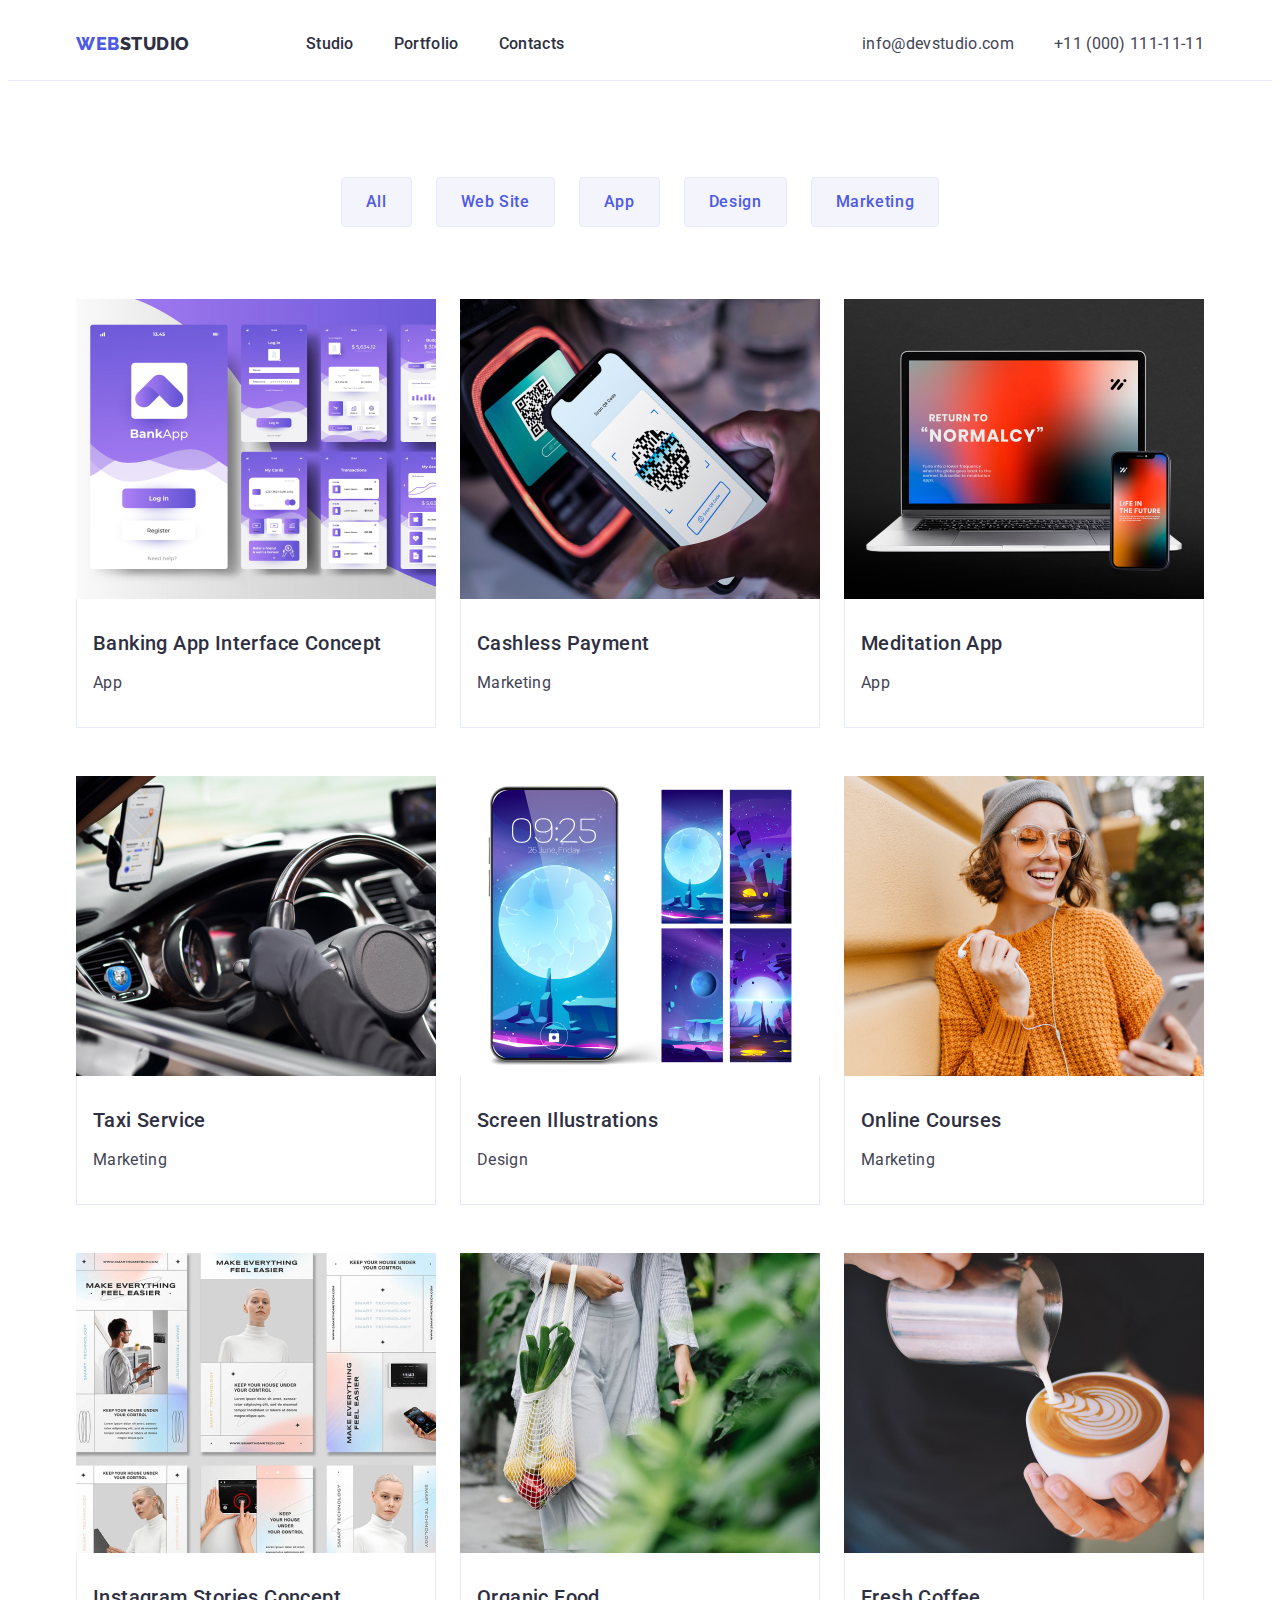
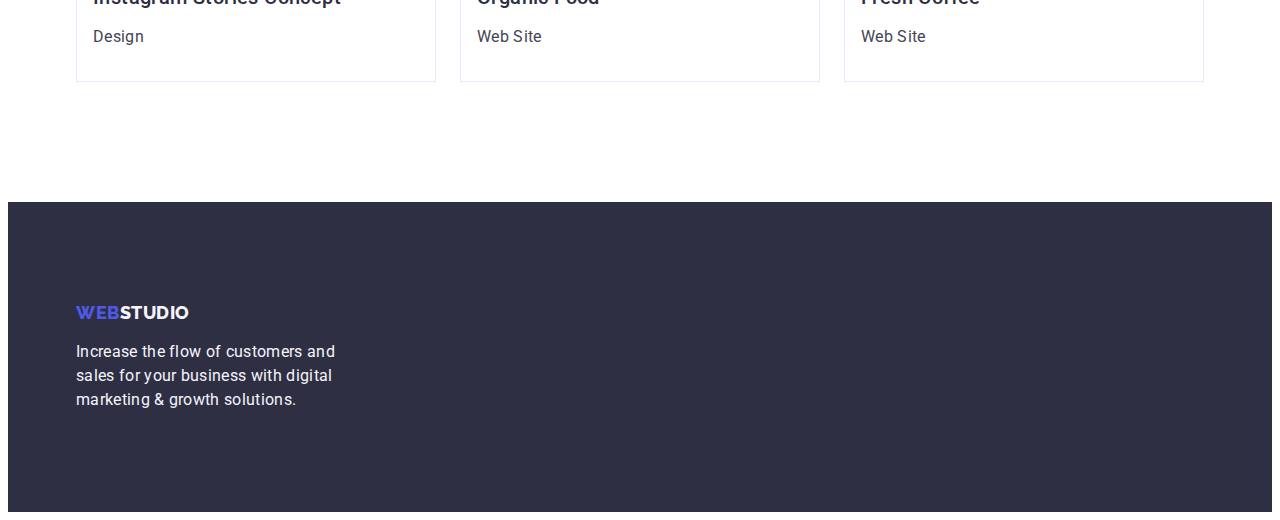
==== commit e12acd8e: "footupdate" ====
--- a/portfolio.html
+++ b/portfolio.html
@@ -166,7 +166,7 @@
     <footer class="footer">
       <div class="container">
         <a class="header-logo footer-logo link" href="./index.html">
-          Web<span class="footer-logo-web link"> Studio</span></a
+          Web<span class="footer-logo-web link">Studio</span></a
         >
         <p class="footer-text">
           Increase the flow of customers and sales for your business with
--- a/css/style.css
+++ b/css/style.css
@@ -117,9 +117,7 @@
   text-decoration-line: underline;
 }
 /* Header */
-.header-menu-item {
-  padding: 24px 0;
-}
+
 .header-logo {
   margin-right: 76px;
 }
@@ -165,6 +163,7 @@
   line-height: 1.5;
   letter-spacing: 0.02em;
   color: #2e2f42;
+  padding: 24px 0;
 }
 
 .header-logo {
@@ -217,13 +216,13 @@
 }
 .section-main-button {
   color: #ffffff;
-
+  border-radius: 4px;
   font-weight: 500;
   line-height: 150%;
   letter-spacing: 0.64px;
-
+  min-width: 169px;
   background: #4d5ae5;
-  display: inline-flex;
+  display: block;
   padding: 16px 32px;
   align-items: flex-start;
   gap: 10px;
@@ -246,6 +245,9 @@
 }
 .text-item {
   flex-basis: calc((100% - 72px) / 4);
+  display: flex;
+  flex-direction: column;
+align-items: flex-start;
 }
 .text-item-main {
   font-size: 20px;
@@ -395,4 +397,7 @@
   border-bottom: 1px solid var(--cornflower, #e7e9fc);
   gap: 8px;
   padding: 32px 16px;
-}
+  display: flex;
+  flex-direction: column;
+align-items: flex-start;
+}
